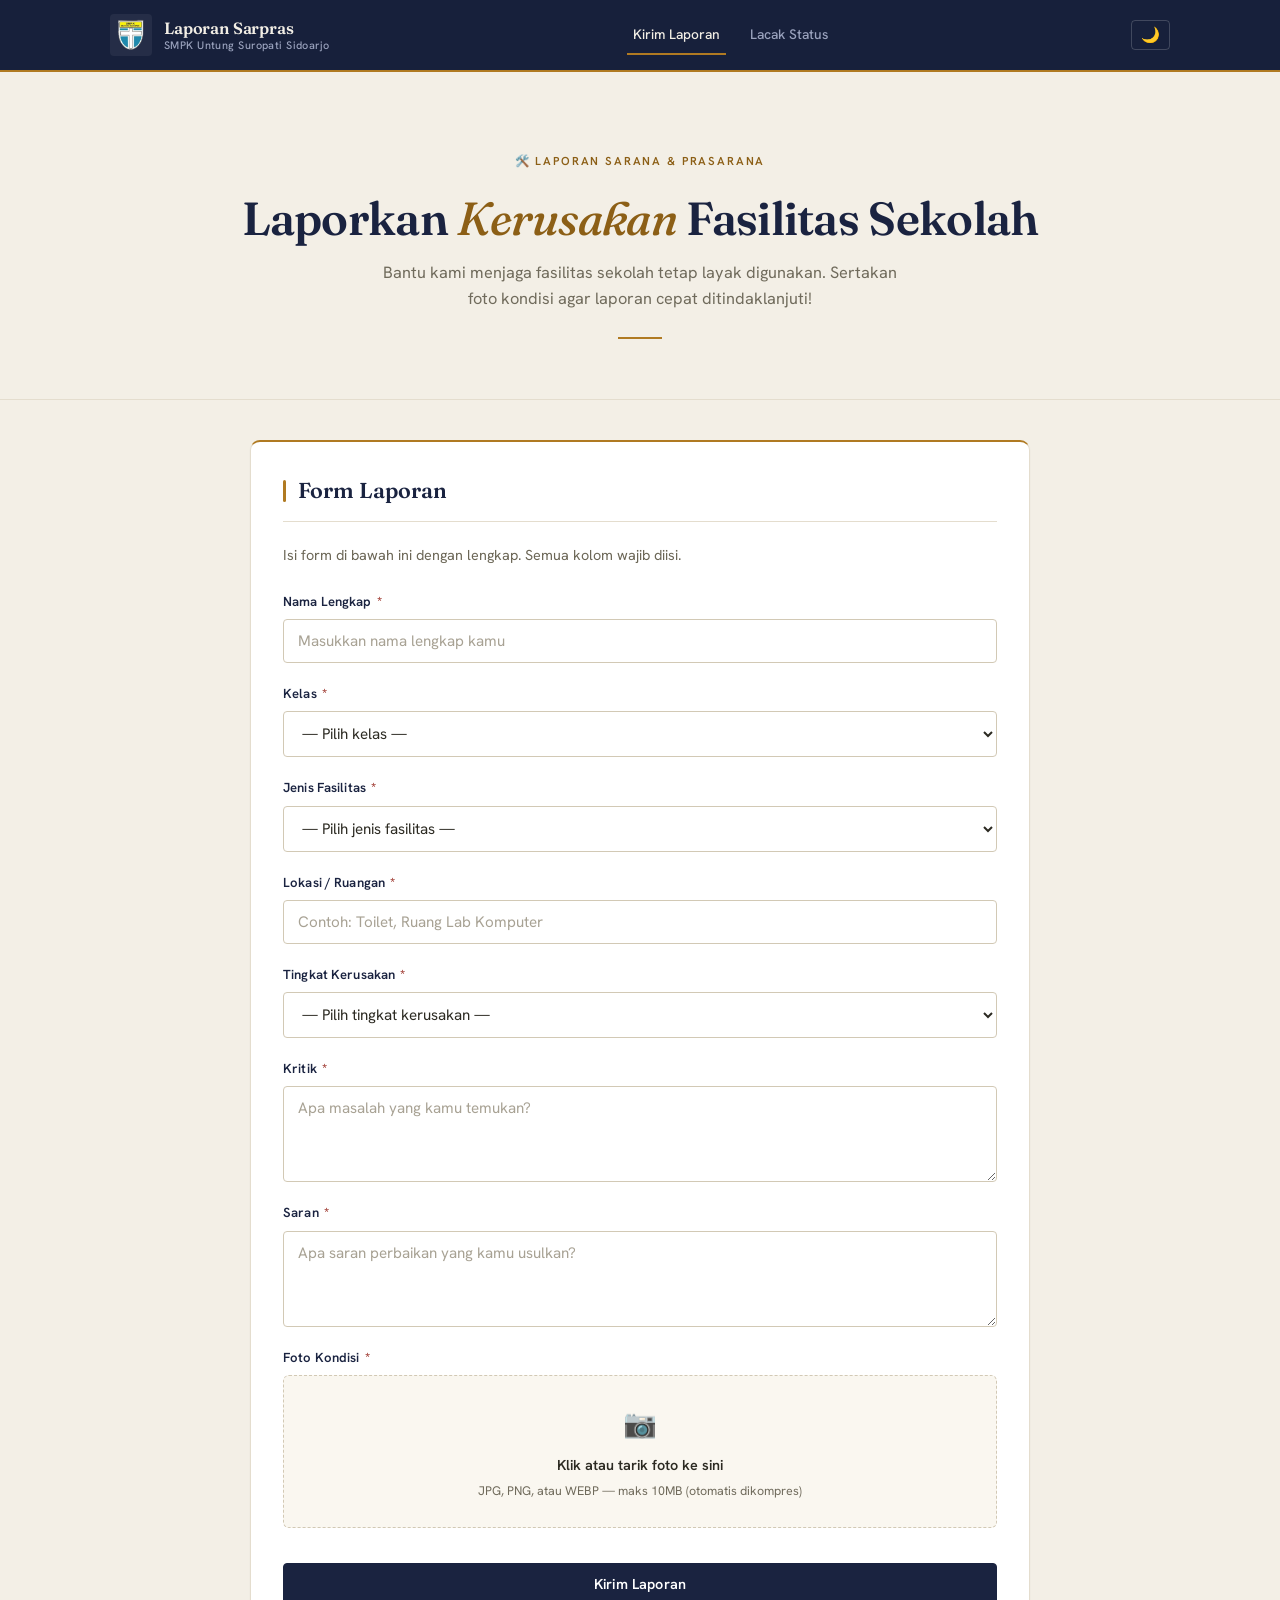
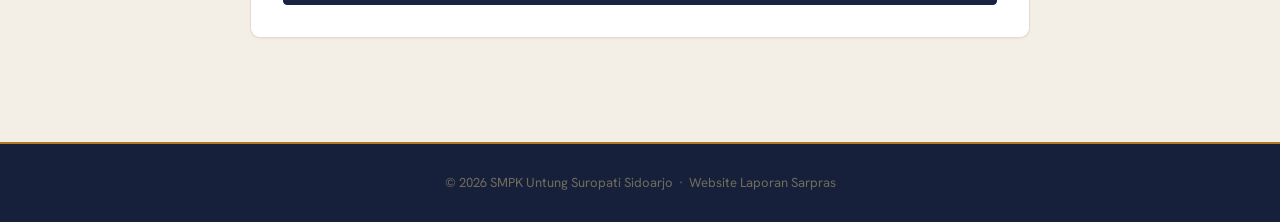
==== index.html @ 8e08782e "bug fixed" ====
<!DOCTYPE html>
<html lang="id">
<head>
  <meta charset="UTF-8">
  <meta name="viewport" content="width=device-width, initial-scale=1.0">
  <link rel="icon" href="assets/logo-sekolah.png" onerror="this.style.display='none'">
  <title>Laporan Sarpras — SMPK Untung Suropati</title>
  <link rel="stylesheet" href="css/style.css">
  <style>
    .upload-box__label { display:block; }
  </style>
</head>
<body>

  <!-- Navbar -->
  <nav class="navbar">
    <div class="navbar__inner">
      <a href="index.html" class="navbar__brand">
        <img src="assets/logo-sekolah.png" alt="Logo Sekolah" onerror="this.style.display='none'">
        <div class="navbar__brand-text">
          Laporan Sarpras
          <span>SMPK Untung Suropati Sidoarjo</span>
        </div>
      </a>
      <nav class="navbar__nav">
        <a href="index.html" class="navbar__link navbar__link--active">Kirim Laporan</a>
        <a href="lacak.html" class="navbar__link">Lacak Status</a>
      </nav>
      <button class="dark-toggle" id="darkToggleBtn" onclick="toggleDarkMode()" title="Ganti ke mode gelap">🌙</button>
    </div>
  </nav>

  <!-- Hero -->
  <section class="hero">
    <div class="hero__badge">🛠️ Laporan Sarana &amp; Prasarana</div>
    <h1>Laporkan <span>Kerusakan</span> Fasilitas Sekolah</h1>
    <p>Bantu kami menjaga fasilitas sekolah tetap layak digunakan. Sertakan foto kondisi agar laporan cepat ditindaklanjuti!</p>
    <div class="hero__divider"></div>
  </section>

  <div class="container">
    <section class="section">
      <div class="card--accent">
        <div class="section__title">Form Laporan</div>
        <p style="margin-bottom:24px; font-size:0.9rem; color:var(--gray-500);">
          Isi form di bawah ini dengan lengkap. Semua kolom wajib diisi.
        </p>

        <div id="alertBox" class="alert"></div>
        <div id="kodeResult" class="kode-result"></div>

        <form id="formSarpras" novalidate>

          <div class="form-group">
            <label class="form-label" for="namaLengkap">Nama Lengkap <span>*</span></label>
            <input class="form-input" type="text" id="namaLengkap" placeholder="Masukkan nama lengkap kamu" required>
          </div>

          <div class="form-group">
            <label class="form-label" for="kelas">Kelas <span>*</span></label>
            <select class="form-select" id="kelas" required>
              <option value="">— Pilih kelas —</option>
            </select>
          </div>

          <div class="form-group">
            <label class="form-label" for="kategori">Jenis Fasilitas <span>*</span></label>
            <select class="form-select" id="kategori" required>
              <option value="">— Pilih jenis fasilitas —</option>
            </select>
          </div>

          <div class="form-group">
            <label class="form-label" for="lokasi">Lokasi / Ruangan <span>*</span></label>
            <input class="form-input" type="text" id="lokasi" placeholder="Contoh: Toilet, Ruang Lab Komputer" required>
          </div>

          <div class="form-group">
            <label class="form-label" for="tingkat">Tingkat Kerusakan <span>*</span></label>
            <select class="form-select" id="tingkat" required>
              <option value="">— Pilih tingkat kerusakan —</option>
            </select>
          </div>

          <div class="form-group">
            <label class="form-label" for="kritik">Kritik <span>*</span></label>
            <textarea class="form-textarea" id="kritik" placeholder="Apa masalah yang kamu temukan?" required></textarea>
          </div>

          <div class="form-group">
            <label class="form-label" for="saran">Saran <span>*</span></label>
            <textarea class="form-textarea" id="saran" placeholder="Apa saran perbaikan yang kamu usulkan?" required></textarea>
          </div>

          <div class="form-group">
            <label class="form-label">Foto Kondisi <span>*</span></label>
            <div class="upload-box" id="uploadBox">
              <input type="file" id="uploadInput" accept="image/jpeg,image/png,image/webp" style="display:none;">
              <div class="upload-box__label">
                <div class="upload-box__icon">📷</div>
                <div class="upload-box__text">Klik atau tarik foto ke sini</div>
                <div class="upload-box__hint">JPG, PNG, atau WEBP — maks 10MB (otomatis dikompres)</div>
              </div>
              <div id="uploadPreview"></div>
            </div>
            <div id="uploadProgress" class="upload-progress"></div>
          </div>

          <button type="submit" class="btn btn--primary btn--full" id="btnKirim">
            Kirim Laporan
          </button>

        </form>
      </div>
    </section>
  </div>

  <footer class="footer">
    <p>© 2026 SMPK Untung Suropati Sidoarjo &nbsp;·&nbsp; Website Laporan Sarpras</p>
  </footer>

  <script src="js/darkmode.js"></script>
  <script src="js/config.js"></script>
  <script src="js/compress.js"></script>
  <script src="js/form.js"></script>

</body>
</html>
---- css/style.css ----
/* ============================================================
   style.css — Website Laporan Sarpras
   SMPK Untung Suropati Sidoarjo
   Arah desain: Editorial / civic — kertas hangat, tinta navy,
   satu aksen kuningan (brass), garis rambut, tipografi serif.
   ============================================================ */

@import url('https://fonts.googleapis.com/css2?family=Fraunces:ital,opsz,wght@0,9..144,400;0,9..144,500;0,9..144,600;1,9..144,500;1,9..144,600&family=Hanken+Grotesk:wght@400;500;600;700&display=swap');

:root {
  /* -- Surfaces & ink -------------------------------------- */
  --paper:      #f3efe6;   /* latar halaman, kertas hangat   */
  --surface:    #ffffff;   /* kartu                          */
  --surface-2:  #faf7f0;   /* isian halus / input alt        */
  --line:       #e4ddce;   /* garis rambut                   */
  --line-2:     #d2c9b5;   /* garis rambut lebih tegas       */

  --text:       #2c2a22;   /* teks utama                     */
  --text-dim:   #706b5c;   /* teks sekunder                  */
  --heading:    #1a2340;   /* judul / tinta navy             */

  /* -- Aksen kuningan -------------------------------------- */
  --accent:     #b07a22;
  --accent-2:   #8c5f16;
  --accent-soft:#f2e7cf;

  /* -- Pita gelap (navbar / footer / kepala tabel) --------- */
  --band:       #17203b;
  --band-fg:    #f2eee5;
  --band-dim:   #9aa2bd;

  /* -- Tombol utama --------------------------------------- */
  --btn-bg:     #1a2340;
  --btn-fg:     #ffffff;
  --btn-bg-h:   #10182f;

  --focus-ring: rgba(176,122,34,0.22);

  /* -- Status (badge / alert) ----------------------------- */
  --ok-bg:#e6efe2;   --ok-fg:#2f6b3a;
  --warn-bg:#f5ead0; --warn-fg:#8a6412;
  --bad-bg:#f3ded9;  --bad-fg:#9b3128;
  --info-bg:#e2e7f1; --info-fg:#2e4b7a;
  --neutral-bg:#ece6d9; --neutral-fg:#6b6656;

  /* -- Legacy alias (dipakai style inline di HTML) --------- */
  --navy: #1a2340; --navy-mid: #2a365c; --navy-light: #3a5488;
  --navy-50: #ede7da; --navy-100: #d9d1bf;
  --teal: #b07a22; --teal-light: #cfa24e; --teal-pale: #f2e7cf; --teal-dark: #8c5f16;
  --gray-50:#faf7f0; --gray-100:#f2eee4; --gray-200:#e4ddce; --gray-300:#d2c9b5;
  --gray-400:#9a9384; --gray-500:#6b6656; --gray-600:#55524a; --gray-700:#3a382f;
  --gray-800:#2b2a24; --gray-900:#1a1915;
  --green-100:#e6efe2; --green-600:#2f6b3a; --green-700:#265a30;
  --yellow-100:#f5ead0; --yellow-600:#8a6412;
  --red-100:#f3ded9; --red-600:#9b3128;
  --blue-100:#e2e7f1; --blue-50:#eef1f7;

  /* -- Bentuk & bayangan ---------------------------------- */
  --shadow-sm: 0 1px 2px rgba(20,25,45,0.05);
  --shadow-md: 0 10px 30px -16px rgba(20,25,45,0.30);
  --radius-sm: 4px;
  --radius-md: 6px;
  --radius-lg: 10px;
  --transition: all 0.18s ease;
}

*, *::before, *::after { box-sizing: border-box; margin: 0; padding: 0; }
html { scroll-behavior: smooth; }

body {
  font-family: 'Hanken Grotesk', system-ui, -apple-system, sans-serif;
  background: var(--paper);
  color: var(--text);
  font-size: 15px;
  line-height: 1.62;
  min-height: 100vh;
  -webkit-font-smoothing: antialiased;
}

::selection { background: var(--accent-soft); color: var(--heading); }

a { color: var(--accent-2); text-decoration: none; transition: var(--transition); }
a:hover { color: var(--accent); }
img { max-width: 100%; display: block; }

h1, h2, h3 { font-family: 'Fraunces', Georgia, serif; color: var(--heading); letter-spacing: -0.015em; }
h1 { font-size: 2rem; font-weight: 600; line-height: 1.15; }
h2 { font-size: 1.5rem; font-weight: 600; }
h3 { font-size: 1.1rem; font-weight: 600; }
p  { color: var(--text-dim); }

.container { max-width: 820px; margin: 0 auto; padding: 0 20px; }
.container--wide { max-width: 1100px; margin: 0 auto; padding: 0 20px; }

/* Eyebrow / kicker — dipakai ulang di beberapa tempat */
.hero__badge, .login-badge, .m-card__label, .sidebar__section-label {
  font-family: 'Hanken Grotesk', sans-serif;
  text-transform: uppercase;
  letter-spacing: 0.16em;
}

/* ============================================================ NAVBAR */
.navbar {
  background: var(--band);
  border-bottom: 2px solid var(--accent);
  position: sticky; top: 0; z-index: 100;
}
.navbar__inner {
  display: flex; align-items: center; justify-content: space-between;
  padding: 14px 20px; max-width: 1100px; margin: 0 auto;
}
.navbar__brand { display: flex; align-items: center; gap: 12px; text-decoration: none; }
.navbar__brand img {
  width: 42px; height: 42px; border-radius: 4px; object-fit: contain;
  background: rgba(255,255,255,0.06); padding: 3px;
}
.navbar__brand-text {
  font-family: 'Fraunces', Georgia, serif; font-weight: 600; font-size: 1.02rem;
  color: var(--band-fg); line-height: 1.25; letter-spacing: -0.01em;
}
.navbar__brand-text span {
  display: block; font-family: 'Hanken Grotesk', sans-serif;
  font-size: 0.68rem; font-weight: 500; letter-spacing: 0.04em;
  text-transform: none; color: var(--band-dim); line-height: 1.3;
}
.navbar__nav { display: flex; gap: 2px; align-items: center; }
.navbar__link {
  padding: 8px 6px; margin: 0 8px; color: var(--band-dim);
  font-weight: 500; font-size: 0.86rem; text-decoration: none;
  border-bottom: 2px solid transparent; transition: var(--transition);
}
.navbar__link:hover { color: var(--band-fg); }
.navbar__link--active { color: var(--band-fg); border-bottom-color: var(--accent); }
.navbar__link--active:hover { color: var(--band-fg); }

/* ============================================================ HERO */
.hero {
  background: var(--paper);
  color: var(--text);
  padding: 76px 20px 60px;
  text-align: center;
  border-bottom: 1px solid var(--line);
}
.hero__badge {
  display: inline-block; font-size: 0.72rem; font-weight: 600;
  color: var(--accent-2); margin-bottom: 22px;
}
.hero h1 {
  color: var(--heading); font-size: clamp(2rem, 5vw, 2.9rem);
  font-weight: 600; margin-bottom: 16px; line-height: 1.1;
}
.hero h1 span { color: var(--accent-2); font-style: italic; font-weight: 500; }
.hero p { color: var(--text-dim); font-size: 1.02rem; max-width: 540px; margin: 0 auto; }
.hero__divider { width: 44px; height: 2px; background: var(--accent); margin: 24px auto 0; }

/* ============================================================ CARDS */
.card, .card--accent {
  background: var(--surface); border: 1px solid var(--line);
  border-radius: var(--radius-lg); padding: 32px; box-shadow: var(--shadow-sm);
}
.card--accent { border-top: 2px solid var(--accent); }

/* ============================================================ FORM */
.form-group { display: flex; flex-direction: column; gap: 7px; margin-bottom: 20px; }
.form-label { font-size: 0.82rem; font-weight: 600; color: var(--heading); letter-spacing: 0.01em; }
.form-label span { color: var(--bad-fg); margin-left: 2px; }

.form-input, .form-select, .form-textarea {
  width: 100%; padding: 11px 14px; border: 1px solid var(--line-2);
  border-radius: var(--radius-sm); font-family: inherit; font-size: 0.95rem;
  color: var(--text); background: var(--surface); transition: var(--transition); outline: none;
}
.form-input::placeholder, .form-textarea::placeholder { color: #a8a294; }
.form-input:focus, .form-select:focus, .form-textarea:focus {
  border-color: var(--heading); box-shadow: 0 0 0 3px var(--focus-ring);
}
.form-textarea { resize: vertical; min-height: 96px; }
.form-hint { font-size: 0.8rem; color: var(--text-dim); }

/* Upload foto */
.upload-box {
  border: 1px dashed var(--line-2); border-radius: var(--radius-md);
  padding: 26px; text-align: center; cursor: pointer;
  transition: var(--transition); background: var(--surface-2);
}
.upload-box:hover, .upload-box--dragover { border-color: var(--accent); background: var(--accent-soft); }
.upload-box__label { display: block; }
.upload-box__icon { font-size: 1.7rem; margin-bottom: 8px; opacity: 0.8; }
.upload-box__text { font-size: 0.9rem; color: var(--text); font-weight: 600; }
.upload-box__hint { font-size: 0.78rem; color: var(--text-dim); margin-top: 4px; }
.upload-preview { position: relative; display: inline-block; margin-top: 14px; }
.upload-preview img {
  max-width: 220px; max-height: 220px; border-radius: var(--radius-sm);
  border: 1px solid var(--line); object-fit: cover;
}
.upload-preview__remove {
  position: absolute; top: -8px; right: -8px; width: 26px; height: 26px;
  border-radius: 50%; background: var(--bad-fg); color: #fff; border: 2px solid var(--surface);
  font-size: 0.85rem; cursor: pointer; display: flex; align-items: center; justify-content: center;
}
.upload-progress { font-size: 0.78rem; color: var(--accent-2); margin-top: 8px; font-weight: 600; }

/* ============================================================ BUTTONS */
.btn {
  display: inline-flex; align-items: center; justify-content: center; gap: 8px;
  padding: 11px 22px; border-radius: var(--radius-sm); font-family: inherit;
  font-size: 0.9rem; font-weight: 600; cursor: pointer; border: 1px solid transparent;
  transition: var(--transition); text-decoration: none; letter-spacing: 0.01em;
}
.btn--primary { background: var(--btn-bg); color: var(--btn-fg); border-color: var(--btn-bg); }
.btn--primary:hover { background: var(--btn-bg-h); border-color: var(--btn-bg-h); }
.btn--outline { background: transparent; color: var(--heading); border-color: var(--line-2); }
.btn--outline:hover { background: var(--surface-2); border-color: var(--heading); }
.btn--full { width: 100%; }
.btn:disabled { opacity: 0.5; cursor: not-allowed; }

/* ============================================================ BADGE (tag) */
.badge {
  display: inline-block; padding: 3px 8px; border-radius: 3px;
  font-size: 0.68rem; font-weight: 700; text-transform: uppercase; letter-spacing: 0.06em;
  border: 1px solid transparent;
}
.badge--menunggu { background: var(--neutral-bg); color: var(--neutral-fg); border-color: var(--line-2); }
.badge--diproses { background: var(--info-bg); color: var(--info-fg); border-color: #cdd7e8; }
.badge--selesai  { background: var(--ok-bg); color: var(--ok-fg); border-color: #cfe0c7; }
.badge--ditolak  { background: var(--bad-bg); color: var(--bad-fg); border-color: #e6c9c2; }
.badge--ringan { background: var(--ok-bg); color: var(--ok-fg); border-color: #cfe0c7; }
.badge--sedang { background: var(--warn-bg); color: var(--warn-fg); border-color: #e6d5ac; }
.badge--berat  { background: var(--bad-bg); color: var(--bad-fg); border-color: #e6c9c2; }

/* ============================================================ ALERT */
.alert {
  padding: 12px 16px; border-radius: var(--radius-sm); font-size: 0.9rem; font-weight: 500;
  margin-bottom: 18px; display: none; border-left: 3px solid;
}
.alert--success { background: var(--ok-bg); color: var(--ok-fg); border-color: var(--ok-fg); }
.alert--error   { background: var(--bad-bg); color: var(--bad-fg); border-color: var(--bad-fg); }
.alert--info    { background: var(--info-bg); color: var(--info-fg); border-color: var(--info-fg); }
.alert--show { display: block; }

/* ============================================================ LOADING / EMPTY */
.loading { display: flex; justify-content: center; align-items: center; padding: 40px; color: var(--text-dim); gap: 10px; font-size: 0.9rem; }
.spinner { width: 20px; height: 20px; border: 2.5px solid var(--line); border-top-color: var(--accent); border-radius: 50%; animation: spin 0.7s linear infinite; }
.empty-state { text-align: center; padding: 56px 20px; color: var(--text-dim); }
.empty-state__icon { font-size: 2.4rem; margin-bottom: 12px; opacity: 0.7; }

/* ============================================================ SECTION */
.section { padding: 40px 0; }
.section__title {
  font-family: 'Fraunces', Georgia, serif; font-size: 1.35rem; font-weight: 600;
  color: var(--heading); margin-bottom: 22px; display: flex; align-items: center; gap: 12px;
  padding-bottom: 12px; border-bottom: 1px solid var(--line);
}
.section__title::before { content: ''; width: 3px; height: 22px; background: var(--accent); border-radius: 2px; display: inline-block; }

/* ============================================================ FOOTER */
.footer {
  background: var(--band); border-top: 2px solid var(--accent); padding: 28px 20px;
  text-align: center; color: var(--band-dim); font-size: 0.82rem; margin-top: 64px;
}

/* ============================================================ LOGIN PAGE */
.login-page {
  min-height: 100vh; display: flex; align-items: center; justify-content: center;
  background: var(--band); padding: 24px;
}
.login-card {
  background: var(--surface); border: 1px solid var(--line); border-radius: var(--radius-lg);
  width: 100%; max-width: 410px; overflow: hidden; box-shadow: 0 26px 60px -24px rgba(0,0,0,0.55);
}
.login-card__header { padding: 36px 36px 26px; text-align: center; border-bottom: 1px solid var(--line); }
.login-logos { display: flex; justify-content: center; align-items: center; margin-bottom: 18px; }
.login-logos img { width: 56px; height: 56px; object-fit: contain; border-radius: 8px; background: var(--surface-2); padding: 4px; border: 1px solid var(--line); }
.login-card__header h2 { font-size: 1.25rem; font-weight: 600; margin-bottom: 4px; }
.login-card__header p  { color: var(--text-dim); font-size: 0.82rem; }
.login-card__body   { padding: 28px 36px 30px; }
.login-card__footer { text-align: center; padding: 0 36px 26px; font-size: 0.8rem; color: var(--text-dim); }
.login-badge {
  display: inline-block; color: var(--accent-2); font-size: 0.7rem; font-weight: 600;
  margin-bottom: 20px;
}
.btn--login {
  background: var(--btn-bg); color: var(--btn-fg); border: 1px solid var(--btn-bg);
  width: 100%; padding: 12px; border-radius: var(--radius-sm); font-size: 0.95rem; font-weight: 600;
  cursor: pointer; font-family: inherit; transition: var(--transition); margin-top: 10px;
}
.btn--login:hover { background: var(--btn-bg-h); border-color: var(--btn-bg-h); }
.btn--login:disabled { opacity: 0.5; cursor: not-allowed; }

/* ============================================================ DASHBOARD LAYOUT */
body.dash { background: var(--paper); }
.dashboard-layout { display: grid; grid-template-columns: 232px 1fr; min-height: calc(100vh - 72px); }

.sidebar {
  background: var(--surface); border-right: 1px solid var(--line); padding: 22px 0;
  position: sticky; top: 72px; height: calc(100vh - 72px); overflow-y: auto;
}
.sidebar__section-label { font-size: 0.66rem; font-weight: 700; color: var(--text-dim); padding: 0 22px; margin: 18px 0 8px; }
.sidebar__menu { list-style: none; padding: 0 12px; }
.sidebar__item a {
  display: flex; align-items: center; gap: 11px; padding: 10px 14px; border-radius: var(--radius-sm);
  color: var(--text-dim); font-size: 0.88rem; font-weight: 500; transition: var(--transition);
  text-decoration: none; border-left: 2px solid transparent;
}
.sidebar__item a:hover { background: var(--surface-2); color: var(--heading); }
.sidebar__item a.active {
  background: var(--surface-2); color: var(--heading); font-weight: 600;
  border-left-color: var(--accent);
}
.sidebar__icon { font-size: 0.95rem; width: 20px; text-align: center; flex-shrink: 0; opacity: 0.85; }
.sidebar__divider { border: none; border-top: 1px solid var(--line); margin: 12px 18px; }

.dashboard-main { padding: 32px; overflow-x: hidden; }
.page-title { font-family: 'Fraunces', Georgia, serif; font-size: 1.5rem; font-weight: 600; color: var(--heading); margin-bottom: 4px; }
.page-subtitle { font-size: 0.85rem; color: var(--text-dim); margin-bottom: 26px; }

.navbar__admin-info { display: flex; align-items: center; gap: 12px; }
.navbar__admin-badge {
  background: rgba(255,255,255,0.06); border: 1px solid rgba(255,255,255,0.14); color: var(--band-fg);
  padding: 4px 12px; border-radius: 999px; font-size: 0.78rem; font-weight: 500;
}
.btn--logout {
  background: transparent; border: 1px solid rgba(255,255,255,0.22); color: var(--band-dim);
  padding: 6px 14px; border-radius: var(--radius-sm); font-size: 0.82rem; font-weight: 600;
  cursor: pointer; font-family: inherit; transition: var(--transition);
}
.btn--logout:hover { background: rgba(255,255,255,0.08); border-color: rgba(255,255,255,0.4); color: var(--band-fg); }

/* Stat cards */
.stats-grid { display: grid; grid-template-columns: repeat(4,1fr); gap: 16px; margin-bottom: 30px; }
.stat-card {
  background: var(--surface); border: 1px solid var(--line); border-radius: var(--radius-md);
  padding: 20px 22px; position: relative; overflow: hidden; transition: var(--transition);
}
.stat-card:hover { border-color: var(--line-2); box-shadow: var(--shadow-sm); }
.stat-card::before { content: ''; position: absolute; top: 0; left: 0; bottom: 0; width: 3px; }
.stat-card--total::before    { background: var(--heading); }
.stat-card--menunggu::before { background: var(--neutral-fg); }
.stat-card--diproses::before { background: var(--info-fg); }
.stat-card--selesai::before  { background: var(--ok-fg); }
.stat-card__icon { font-size: 1.4rem; margin-bottom: 10px; display: block; opacity: 0.85; }
.stat-card__number { font-family: 'Fraunces', Georgia, serif; font-size: 2.1rem; font-weight: 600; line-height: 1; margin-bottom: 6px; }
.stat-card--total .stat-card__number    { color: var(--heading); }
.stat-card--menunggu .stat-card__number { color: var(--neutral-fg); }
.stat-card--diproses .stat-card__number { color: var(--info-fg); }
.stat-card--selesai .stat-card__number  { color: var(--ok-fg); }
.stat-card__label { font-size: 0.78rem; color: var(--text-dim); font-weight: 500; }

/* Chart bars */
.hchart-section { display: grid; grid-template-columns: 1fr 1fr; gap: 20px; margin-bottom: 30px; }
.hchart-card { background: var(--surface); border-radius: var(--radius-md); border: 1px solid var(--line); padding: 24px; }
.hchart-card__title { font-family: 'Fraunces', Georgia, serif; font-size: 1.02rem; font-weight: 600; color: var(--heading); margin-bottom: 20px; display: flex; align-items: center; gap: 10px; }
.hchart-card__title::before { content: ''; width: 3px; height: 18px; background: var(--accent); border-radius: 2px; display: inline-block; }
.hbar-list { display: flex; flex-direction: column; gap: 11px; }
.hbar-item { display: grid; grid-template-columns: 90px 1fr 28px; align-items: center; gap: 10px; }
.hbar-item__label { font-size: 0.78rem; font-weight: 600; color: var(--text-dim); text-align: right; white-space: nowrap; }
.hbar-item__track { background: var(--surface-2); border: 1px solid var(--line); border-radius: 999px; height: 10px; overflow: hidden; }
.hbar-item__fill { height: 100%; border-radius: 999px; transition: width 0.7s cubic-bezier(.4,0,.2,1); }
.hbar-item__count { font-size: 0.78rem; font-weight: 700; color: var(--text-dim); text-align: left; }
@media (max-width:900px) { .hchart-section { grid-template-columns: 1fr; } }

.tab-panel { display: none; }
.tab-panel.active { display: block; animation: fadeIn 0.2s ease; }

/* Table */
.table-wrapper { border-radius: var(--radius-md); border: 1px solid var(--line); overflow-x: auto; }
table { width: 100%; border-collapse: collapse; font-size: 0.875rem; }
thead th {
  background: var(--band); padding: 13px 16px; text-align: left; font-weight: 600;
  color: var(--band-fg); border-bottom: 2px solid var(--accent); white-space: nowrap;
  font-size: 0.72rem; text-transform: uppercase; letter-spacing: 0.06em;
}
tbody td { padding: 13px 16px; border-bottom: 1px solid var(--line); color: var(--text); vertical-align: top; }
tbody tr:last-child td { border-bottom: none; }
tbody tr:hover { background: var(--surface-2); }

.thumb { width: 56px; height: 56px; border-radius: var(--radius-sm); object-fit: cover; cursor: pointer; border: 1px solid var(--line); transition: var(--transition); }
.thumb:hover { border-color: var(--accent); }

/* Mobile cards */
.mobile-cards { display: none; flex-direction: column; gap: 12px; }
.m-card { background: var(--surface); border: 1px solid var(--line); border-left: 3px solid var(--accent); border-radius: var(--radius-md); padding: 18px; }
.m-card__header { display: flex; justify-content: space-between; align-items: center; margin-bottom: 12px; flex-wrap: wrap; gap: 6px; }
.m-card__kelas { font-family: 'Fraunces', Georgia, serif; font-weight: 600; color: var(--heading); font-size: 0.95rem; }
.m-card__nama { font-size: 0.82rem; color: var(--text-dim); margin-bottom: 10px; }
.m-card__label { font-size: 0.66rem; font-weight: 700; color: var(--accent-2); margin-bottom: 3px; }
.m-card__text { font-size: 0.88rem; color: var(--text); line-height: 1.55; margin-bottom: 12px; }
.m-card__footer { display: flex; justify-content: space-between; align-items: center; flex-wrap: wrap; gap: 8px; padding-top: 12px; border-top: 1px solid var(--line); margin-top: 4px; }
.m-card__tanggal { font-size: 0.78rem; color: var(--text-dim); }
.m-card__actions { display: flex; align-items: center; gap: 8px; flex-wrap: wrap; }
@media (max-width:768px) { .table-wrapper { display: none !important; } .mobile-cards { display: flex !important; } }

.action-select {
  padding: 6px 8px; border: 1px solid var(--line-2); border-radius: var(--radius-sm); font-size: 0.8rem;
  color: var(--text); background: var(--surface); cursor: pointer; transition: var(--transition); font-family: inherit;
}
.action-select:focus { border-color: var(--heading); outline: none; box-shadow: 0 0 0 3px var(--focus-ring); }

.btn-delete { padding: 6px 12px; border: 1px solid var(--bad-bg); border-radius: var(--radius-sm); background: var(--bad-bg); color: var(--bad-fg); font-size: 0.8rem; font-weight: 600; cursor: pointer; transition: var(--transition); font-family: inherit; }
.btn-delete:hover { background: var(--bad-fg); border-color: var(--bad-fg); color: #fff; }

.cell-text {
  max-height: 60px; overflow: hidden; display: -webkit-box; -webkit-line-clamp: 3;
  -webkit-box-orient: vertical; line-height: 1.5; font-size: 0.83rem; cursor: pointer; transition: max-height 0.2s ease;
}
.cell-text:hover { -webkit-line-clamp: unset; max-height: 300px; background: var(--surface-2); padding: 4px; border-radius: var(--radius-sm); }

@media (max-width:1100px) { .hide-lg { display: none !important; } }
@media (max-width:850px)  { .hide-md { display: none !important; } }

.filter-bar { display: flex; gap: 12px; flex-wrap: wrap; margin-bottom: 18px; }
.filter-bar select {
  padding: 9px 12px; border: 1px solid var(--line-2); border-radius: var(--radius-sm);
  font-family: inherit; font-size: 0.875rem; color: var(--text); background: var(--surface); outline: none; cursor: pointer;
}
.filter-bar select:focus { border-color: var(--heading); box-shadow: 0 0 0 3px var(--focus-ring); }
.filter-bar input[type="text"], .filter-bar input[type="date"] {
  padding: 9px 12px; border: 1px solid var(--line-2); border-radius: var(--radius-sm);
  font-family: inherit; font-size: 0.875rem; color: var(--text); background: var(--surface); outline: none;
}
.filter-bar input[type="text"] { flex: 1; min-width: 200px; }
.filter-bar input:focus { border-color: var(--heading); box-shadow: 0 0 0 3px var(--focus-ring); }
.filter-bar--dates { align-items: center; }
.filter-date { display: flex; align-items: center; gap: 6px; font-size: 0.8rem; color: var(--text-dim); }
.row-kode { font-family: ui-monospace, "SFMono-Regular", Menlo, monospace; font-size: 0.72rem; letter-spacing: 0.06em; color: var(--accent-2); font-weight: 600; }

/* Pagination */
.pagination { display: flex; align-items: center; justify-content: center; gap: 14px; margin-top: 20px; flex-wrap: wrap; }
.pagination:empty { display: none; }
.page-btn {
  padding: 7px 14px; border: 1px solid var(--line-2); border-radius: var(--radius-sm);
  background: var(--surface); color: var(--heading); font-size: 0.82rem; font-weight: 600;
  cursor: pointer; font-family: inherit; transition: var(--transition);
}
.page-btn:hover:not(:disabled) { background: var(--surface-2); border-color: var(--heading); }
.page-btn:disabled { opacity: 0.4; cursor: not-allowed; }
.page-info { font-size: 0.82rem; color: var(--text-dim); }

/* Kode lacak (halaman kirim laporan) */
.kode-result:empty { display: none; }
.kode-panel {
  margin-top: 20px; border: 1px dashed var(--accent); background: var(--accent-soft);
  border-radius: var(--radius-md); padding: 18px 20px; text-align: center;
}
.kode-panel__label { font-size: 0.7rem; text-transform: uppercase; letter-spacing: 0.16em; font-weight: 600; color: var(--accent-2); }
.kode-panel__code { font-family: ui-monospace, "SFMono-Regular", Menlo, monospace; font-size: 1.6rem; font-weight: 700; letter-spacing: 0.12em; color: var(--heading); margin: 6px 0; }
.kode-panel__hint { font-size: 0.82rem; color: var(--text-dim); }

/* Kartu hasil lacak (halaman lacak) */
.track-result:empty { display: none; }
.track-card { margin-top: 22px; border: 1px solid var(--line); border-radius: var(--radius-md); overflow: hidden; }
.track-card__top { background: var(--surface-2); border-bottom: 1px solid var(--line); padding: 22px 20px; text-align: center; }
.track-card__status-icon { font-size: 2.2rem; line-height: 1; }
.track-card__status { font-family: 'Fraunces', Georgia, serif; font-size: 1.4rem; font-weight: 600; color: var(--heading); margin-top: 8px; }
.track-card__desc { font-size: 0.88rem; color: var(--text-dim); margin-top: 6px; max-width: 380px; margin-left: auto; margin-right: auto; }
.track-list { padding: 6px 20px 14px; }
.track-row { display: flex; justify-content: space-between; align-items: center; gap: 14px; padding: 12px 0; border-bottom: 1px solid var(--line); font-size: 0.9rem; }
.track-row:last-child { border-bottom: none; }
.track-row__key { color: var(--text-dim); }
.track-row__val { color: var(--text); font-weight: 600; text-align: right; }
.track-code { font-family: ui-monospace, "SFMono-Regular", Menlo, monospace; letter-spacing: 0.1em; color: var(--accent-2); }

/* Modal */
.modal-overlay {
  position: fixed; inset: 0; background: rgba(23,32,59,0.5); backdrop-filter: blur(2px);
  z-index: 999; display: flex; align-items: center; justify-content: center; padding: 20px;
}
.modal-box { background: var(--surface); border: 1px solid var(--line); border-radius: var(--radius-lg); padding: 32px 28px 24px; width: 100%; max-width: 420px; box-shadow: var(--shadow-md); text-align: center; }
.modal-box__icon { font-size: 2rem; margin-bottom: 14px; display: block; }
.modal-box__title { font-family: 'Fraunces', Georgia, serif; font-size: 1.2rem; font-weight: 600; color: var(--heading); margin-bottom: 8px; }
.modal-box__desc { font-size: 0.88rem; color: var(--text-dim); margin-bottom: 24px; line-height: 1.55; }
.modal-box__img { max-width: 100%; max-height: 340px; border-radius: var(--radius-sm); margin-bottom: 16px; object-fit: contain; border: 1px solid var(--line); }
.modal-box__actions { display: flex; gap: 10px; justify-content: center; }
.modal-btn { flex: 1; padding: 11px 16px; border-radius: var(--radius-sm); font-size: 0.88rem; font-weight: 600; cursor: pointer; font-family: inherit; transition: var(--transition); border: 1px solid transparent; }
.modal-btn--cancel { background: var(--surface-2); color: var(--text); border-color: var(--line-2); }
.modal-btn--cancel:hover { background: var(--line); }
.modal-btn--confirm { background: var(--btn-bg); color: var(--btn-fg); border-color: var(--btn-bg); }
.modal-btn--confirm:hover { background: var(--btn-bg-h); border-color: var(--btn-bg-h); }
.modal-btn--danger { background: var(--bad-bg); color: var(--bad-fg); border-color: var(--bad-bg); }
.modal-btn--danger:hover { background: var(--bad-fg); border-color: var(--bad-fg); color: #fff; }

/* ============================================================ DARK TOGGLE */
.dark-toggle {
  background: transparent; border: 1px solid rgba(255,255,255,0.18); border-radius: var(--radius-sm);
  padding: 6px 9px; cursor: pointer; font-size: 0.95rem; transition: var(--transition);
  color: var(--band-fg); line-height: 1;
}
.dark-toggle:hover { background: rgba(255,255,255,0.08); }

/* ============================================================ DARK MODE */
[data-theme="dark"] {
  --paper:      #131319;
  --surface:    #1c1c22;
  --surface-2:  #23232b;
  --line:       #2e2e36;
  --line-2:     #3b3b45;

  --text:       #dad6cc;
  --text-dim:   #928e80;
  --heading:    #ece9df;

  --accent:     #d6a544;
  --accent-2:   #e0b45c;
  --accent-soft:#2a2411;

  --band:       #0d0d12;
  --band-fg:    #e9e5db;
  --band-dim:   #8a877a;

  --btn-bg:     #e9e4d7;
  --btn-fg:     #16160f;
  --btn-bg-h:   #ffffff;

  --focus-ring: rgba(214,165,68,0.25);

  --ok-bg:#16281c;   --ok-fg:#84c992;
  --warn-bg:#2b2410; --warn-fg:#e0b65a;
  --bad-bg:#2c1512;  --bad-fg:#e29a8e;
  --info-bg:#151f37; --info-fg:#9bb6e6;
  --neutral-bg:#26251e; --neutral-fg:#b8b2a0;

  /* legacy alias */
  --navy:#ece9df; --navy-mid:#c9c4b6; --navy-light:#a8a390;
  --navy-50:#23232b; --navy-100:#3b3b45;
  --teal:#d6a544; --teal-light:#e0b45c; --teal-pale:#2a2411; --teal-dark:#e0b45c;
  --gray-50:#1c1c22; --gray-100:#23232b; --gray-200:#2e2e36; --gray-300:#3b3b45;
  --gray-400:#928e80; --gray-500:#b8b2a0; --gray-600:#cbc6ba; --gray-700:#dad6cc;
  --gray-800:#e6e2d8; --gray-900:#f3f0e8;
}

[data-theme="dark"] .btn-delete { background: var(--bad-bg); border-color: #4a241f; }
[data-theme="dark"] .badge { border-color: transparent; }
[data-theme="dark"] .stat-card:hover { box-shadow: none; border-color: var(--line-2); }
[data-theme="dark"] .login-card { box-shadow: 0 26px 60px -20px rgba(0,0,0,0.7); }

/* ============================================================ ANIMATIONS */
@keyframes spin { to { transform: rotate(360deg); } }
@keyframes fadeIn { from { opacity: 0; } to { opacity: 1; } }

/* ============================================================ RESPONSIVE */
@media (max-width:640px) {
  .hero { padding: 52px 20px 44px; }
  .navbar__inner { padding: 12px; gap: 6px; }
  .navbar__brand img { width: 34px; height: 34px; }
  .navbar__brand-text { font-size: 0.9rem; }
  .navbar__brand-text span { display: none; }
  .navbar__link { margin: 0 4px; font-size: 0.8rem; }
  .card, .card--accent { padding: 22px; }
  .filter-bar { flex-direction: column; }
  .filter-bar select { width: 100%; }
  table { font-size: 0.8rem; }
  thead th, tbody td { padding: 11px 12px; }
  .login-card__header { padding: 26px 24px 20px; }
  .login-card__body   { padding: 24px 24px 22px; }
  .login-card__footer { padding: 0 24px 22px; }
  .section { padding: 26px 0; }
}
@media (max-width:900px) { .stats-grid { grid-template-columns: repeat(2,1fr); } }
@media (max-width:768px) {
  .dashboard-layout { grid-template-columns: 1fr; }
  .sidebar { position: static; height: auto; border-right: none; border-bottom: 1px solid var(--line); padding: 12px 0; }
  .sidebar__menu { flex-direction: row; flex-wrap: wrap; display: flex; gap: 4px; }
  .sidebar__section-label, .sidebar__divider { display: none; }
  .dashboard-main { padding: 22px 16px; }
  .navbar__admin-badge { display: none; }
}
@media (max-width:480px) {
  .stats-grid { grid-template-columns: repeat(2,1fr); gap: 10px; }
  .stat-card__number { font-size: 1.8rem; }
  .dashboard-main { padding: 16px 12px; }
  .page-title { font-size: 1.25rem; }
}
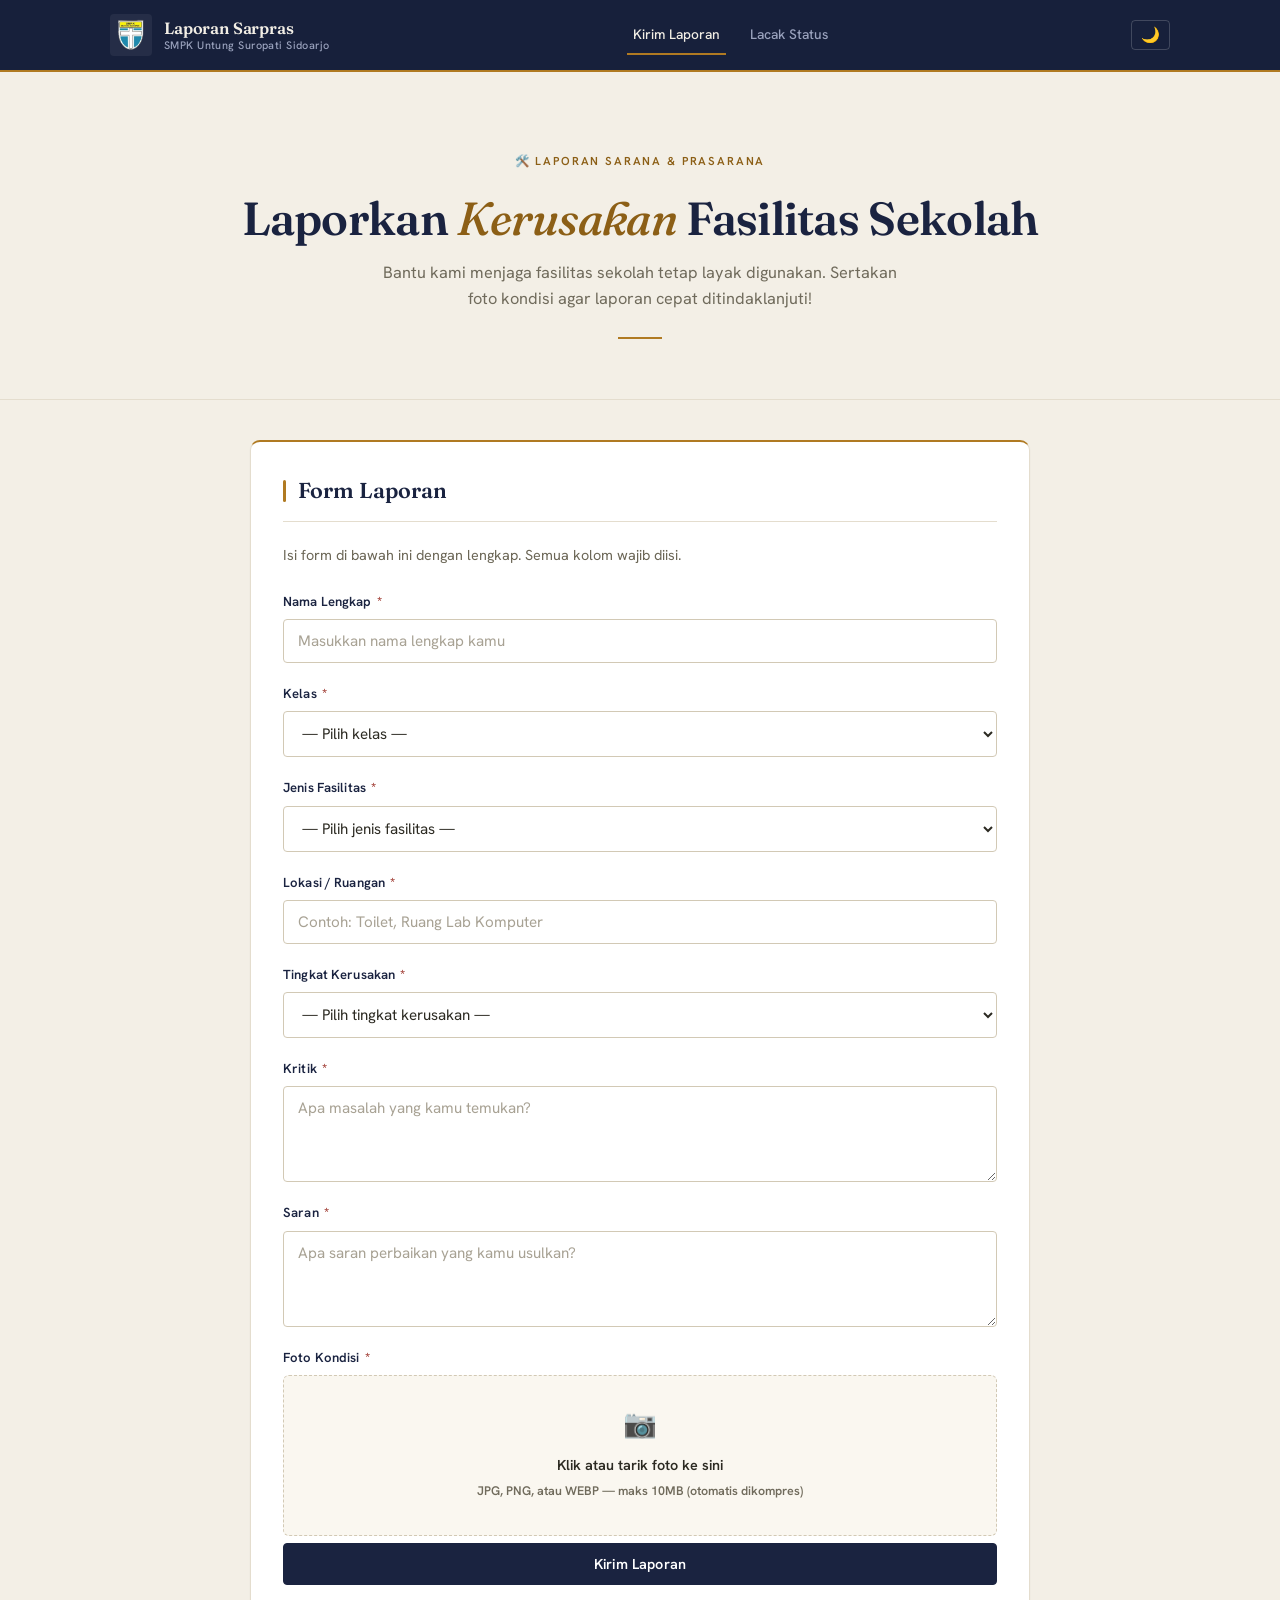
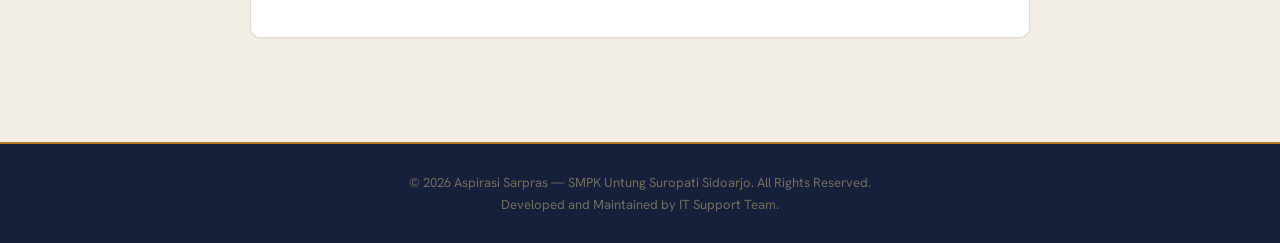
==== commit 3aee6a11: "fix bug web down" ====
--- a/index.html
+++ b/index.html
@@ -10,7 +10,7 @@
     .upload-box__label { display:block; }
   </style>
 </head>
-<body>
+  <body>
 
   <!-- Navbar -->
   <nav class="navbar">
@@ -98,7 +98,7 @@
               <input type="file" id="uploadInput" accept="image/jpeg,image/png,image/webp" style="display:none;">
               <div class="upload-box__label">
                 <div class="upload-box__icon">📷</div>
-                <div class="upload-box__text">Klik atau tarik foto ke sini</div>
+                <div class="upload-box__text"><div>Klik atau tarik foto ke sini</div>
                 <div class="upload-box__hint">JPG, PNG, atau WEBP — maks 10MB (otomatis dikompres)</div>
               </div>
               <div id="uploadPreview"></div>
@@ -116,7 +116,8 @@
   </div>
 
   <footer class="footer">
-    <p>© 2026 SMPK Untung Suropati Sidoarjo &nbsp;·&nbsp; Website Laporan Sarpras</p>
+    <p>© 2026 Aspirasi Sarpras — SMPK Untung Suropati Sidoarjo. All Rights Reserved.<br>
+Developed and Maintained by IT Support Team.</p>
   </footer>
 
   <script src="js/darkmode.js"></script>
